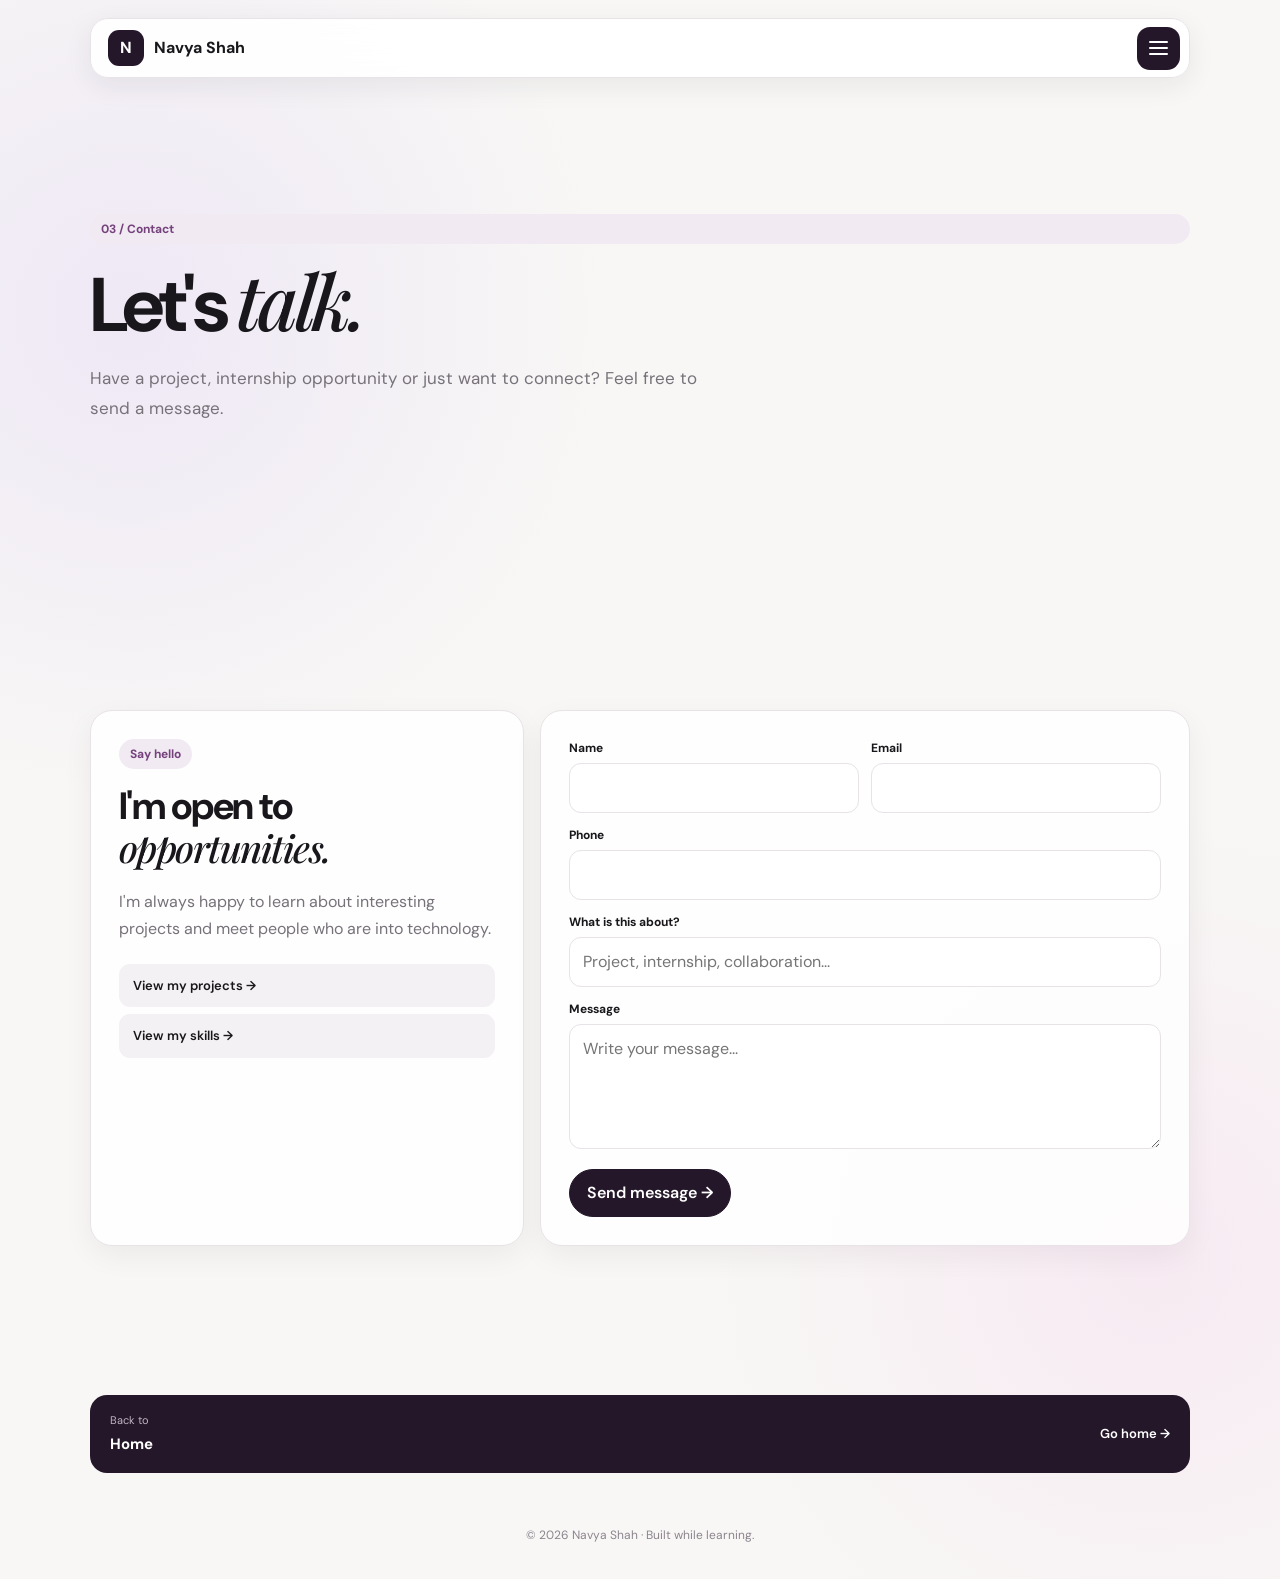
==== contact.html @ 8a016179 "Redesign portfolio website" ====
<!doctype html>
<html lang="en">

<head>
    <meta charset="UTF-8">
    <meta name="viewport" content="width=device-width,initial-scale=1.0">
    <title>Contact | Navya Shah</title>
    <link rel="stylesheet" href="style.css">
</head>

<body>
    <header class="topbar"><a class="brand" href="index.html"><span class="brand-mark">N</span><span>Navya
                Shah</span></a><button class="menu-btn" id="menuBtn" aria-label="Open navigation"><span
                class="menu-lines"></span></button></header>
    <div class="drawer-backdrop" id="backdrop"></div>
    <aside class="drawer" id="drawer">
        <div class="drawer-head"><strong>Menu</strong><button class="close-btn" id="closeBtn">×</button></div>
        <nav><a href="index.html">Home <span>→</span></a><a href="intro.html">About & Skills <span>→</span></a><a
                href="projects.html">Projects <span>→</span></a><a href="contact.html">Contact <span>→</span></a></nav>
        <div class="drawer-note">Built as a personal portfolio while learning web development.</div>
    </aside>
    <main>
        <section class="section page-hero"><span class="kicker">03 / Contact</span>
            <h1>Let's <span class="italic">talk.</span></h1>
            <p class="page-intro">Have a project, internship opportunity or just want to connect? Feel free to send a
                message.</p>
        </section>
        <section class="section">
            <div class="contact-grid">
                <div class="card contact-copy"><span class="kicker">Say hello</span>
                    <h2>I'm open to <span class="italic">opportunities.</span></h2>
                    <p>I'm always happy to learn about interesting projects and meet people who are into technology.</p>
                    <div class="contact-links"><a href="projects.html">View my projects →</a><a href="intro.html">View
                            my skills →</a></div>
                </div>
                <div class="card form-card">
                    <form action="https://formspree.io/f/mppalklg" method="POST">
                        <div class="form-row">
                            <div class="field"><label>Name</label><input name="name" required></div>
                            <div class="field"><label>Email</label><input name="email" type="email" required></div>
                        </div>
                        <div class="field"><label>Phone</label><input name="phone" type="tel"></div>
                        <div class="field"><label>What is this about?</label><input name="enquiry"
                                placeholder="Project, internship, collaboration..."></div>
                        <div class="field"><label>Message</label><textarea name="message"
                                placeholder="Write your message..."></textarea></div><button class="btn primary"
                            type="submit">Send message →</button>
                    </form>
                </div>
            </div>
        </section>
    </main>
    <div class="next">
        <div><small>Back to</small><strong>Home</strong></div><a href="index.html">Go home →</a>
    </div>
    <footer class="footer">© 2026 Navya Shah · Built while learning.</footer>
    <script>const b = document.getElementById("menuBtn"), d = document.getElementById("drawer"), x = document.getElementById("backdrop"), c = document.getElementById("closeBtn"); function m(o) { d.classList.toggle("open", o); x.classList.toggle("open", o) } b.onclick = () => m(!d.classList.contains("open")); c.onclick = () => m(false); x.onclick = () => m(false); document.querySelectorAll(".drawer a").forEach(a => a.onclick = () => m(false)); document.addEventListener("keydown", e => { if (e.key === "Escape") m(false) });</script>
</body>

</html>
---- style.css ----
@import url('https://fonts.googleapis.com/css2?family=DM+Sans:wght@400;500;600;700&family=Playfair+Display:ital,wght@500;600&display=swap');

:root {
    --bg: #f8f7f5;
    --card: #fff;
    --text: #19171b;
    --muted: #77727a;
    --border: #e7e3e7;
    --purple: #75427c;
    --dark: #241729;
    --soft: #f1eaf3;
    --max: 1100px
}

* {
    box-sizing: border-box;
    margin: 0;
    padding: 0
}

html {
    scroll-behavior: smooth
}

body {
    background: radial-gradient(circle at 10% 20%, #eee8f5, transparent 28%), radial-gradient(circle at 90% 80%, #f7eaf2, transparent 26%), var(--bg);
    color: var(--text);
    font-family: "DM Sans", Arial, sans-serif;
    line-height: 1.5
}

a {
    color: inherit;
    text-decoration: none
}

button,
input,
textarea {
    font: inherit
}

.topbar {
    position: fixed;
    z-index: 100;
    top: 18px;
    left: 50%;
    transform: translateX(-50%);
    width: min(calc(100% - 36px), var(--max));
    height: 60px;
    padding: 8px 9px 8px 17px;
    display: flex;
    align-items: center;
    justify-content: space-between;
    background: rgba(255, 255, 255, .92);
    border: 1px solid var(--border);
    border-radius: 18px;
    box-shadow: 0 8px 28px rgba(35, 25, 38, .07);
    backdrop-filter: blur(12px)
}

.brand {
    display: flex;
    align-items: center;
    gap: 10px;
    font-weight: 700
}

.brand-mark {
    width: 36px;
    height: 36px;
    border-radius: 11px;
    display: grid;
    place-items: center;
    color: #fff;
    background: var(--dark)
}

.menu-btn {
    width: 43px;
    height: 43px;
    border: 0;
    border-radius: 13px;
    background: var(--dark);
    cursor: pointer;
    display: grid;
    place-items: center
}

.menu-lines,
.menu-lines:before,
.menu-lines:after {
    width: 19px;
    height: 2px;
    background: #fff;
    border-radius: 2px;
    display: block
}

.menu-lines {
    position: relative
}

.menu-lines:before,
.menu-lines:after {
    content: "";
    position: absolute;
    left: 0
}

.menu-lines:before {
    top: -6px
}

.menu-lines:after {
    top: 6px
}

.drawer-backdrop {
    position: fixed;
    inset: 0;
    background: rgba(20, 15, 23, .22);
    opacity: 0;
    visibility: hidden;
    transition: .22s;
    z-index: 150
}

.drawer-backdrop.open {
    opacity: 1;
    visibility: visible
}

.drawer {
    position: fixed;
    z-index: 160;
    right: 18px;
    top: 18px;
    width: min(320px, calc(100% - 36px));
    padding: 24px;
    background: #fff;
    border: 1px solid var(--border);
    border-radius: 22px;
    box-shadow: 0 20px 55px rgba(25, 18, 28, .18);
    transform: translateY(-10px);
    opacity: 0;
    visibility: hidden;
    transition: .22s
}

.drawer.open {
    transform: none;
    opacity: 1;
    visibility: visible
}

.drawer-head {
    display: flex;
    justify-content: space-between;
    align-items: center;
    margin-bottom: 18px
}

.close-btn {
    border: 0;
    background: #f0edf1;
    border-radius: 10px;
    width: 36px;
    height: 36px;
    cursor: pointer;
    font-size: 21px
}

.drawer nav {
    display: grid;
    gap: 5px
}

.drawer nav a {
    padding: 13px 14px;
    border-radius: 12px;
    font-weight: 600;
    display: flex;
    justify-content: space-between
}

.drawer nav a:hover {
    background: var(--dark);
    color: #fff
}

.drawer-note {
    margin-top: 17px;
    padding-top: 16px;
    border-top: 1px solid var(--border);
    color: var(--muted);
    font-size: 12px
}

main {
    padding-top: 78px
}

.section {
    width: min(calc(100% - 36px), var(--max));
    margin: auto;
    min-height: calc(100vh - 78px);
    padding: 72px 0 85px;
    display: flex;
    flex-direction: column;
    justify-content: center
}

.hero {
    display: grid;
    grid-template-columns: 1.15fr .85fr;
    gap: 55px;
    align-items: center
}

.kicker {
    display: inline-block;
    padding: 6px 11px;
    background: var(--soft);
    color: var(--purple);
    border-radius: 999px;
    font-size: 12px;
    font-weight: 700
}

h1 {
    font-size: clamp(48px, 7vw, 76px);
    line-height: 1;
    letter-spacing: -.055em;
    margin: 18px 0 20px
}

.italic {
    font-family: "Playfair Display", serif;
    font-style: italic;
    font-weight: 500
}

.hero p,
.page-intro {
    color: var(--muted);
    max-width: 610px;
    font-size: 17px;
    line-height: 1.75
}

.actions {
    display: flex;
    gap: 10px;
    flex-wrap: wrap;
    margin-top: 27px
}

.btn {
    border: 1px solid var(--border);
    background: #fff;
    padding: 11px 17px;
    border-radius: 999px;
    font-weight: 600;
    cursor: pointer;
    display: inline-flex;
    align-items: center;
    gap: 7px;
    transition: .18s
}

.btn:hover {
    transform: translateY(-2px)
}

.btn.primary {
    background: var(--dark);
    color: #fff;
    border-color: var(--dark)
}

.profile-card {
    position: relative;
    min-height: 390px;
    overflow: hidden;
    border-radius: 30px;
    background: #ece6ef;
    border: 1px solid var(--border)
}

.profile-card img {
    width: 100%;
    height: 100%;
    min-height: 390px;
    object-fit: contain;
    object-position: center bottom
}

.profile-label {
    position: absolute;
    left: 16px;
    bottom: 16px;
    padding: 8px 12px;
    border-radius: 10px;
    background: rgba(255, 255, 255, .9);
    font-size: 12px;
    font-weight: 600
}

.section-title {
    font-size: clamp(38px, 5vw, 58px);
    line-height: 1.05;
    letter-spacing: -.045em
}

.section-head {
    margin-bottom: 27px
}

.section-head p {
    margin-top: 10px;
    color: var(--muted);
    max-width: 650px
}

.card {
    background: rgba(255, 255, 255, .88);
    border: 1px solid var(--border);
    border-radius: 22px;
    box-shadow: 0 10px 30px rgba(35, 25, 38, .055)
}

.about-grid {
    display: grid;
    grid-template-columns: .7fr 1.3fr;
    gap: 16px
}

.quote {
    min-height: 290px;
    padding: 28px;
    display: flex;
    align-items: end;
    background: var(--dark);
    color: #fff
}

.quote p {
    font-family: "Playfair Display", serif;
    font-size: 29px;
    line-height: 1.25
}

.about-card {
    padding: 28px
}

.about-card p {
    color: var(--muted);
    line-height: 1.8
}
.page-hero .eyebrow{margin-bottom:4px}
.eyebrow{
    display:inline-flex;align-items:center;gap:8px;width:max-content;
    padding:8px 13px;border:1px solid var(--line);border-radius:999px;
    background:rgba(255,255,255,.52);color:#6c6570;font-size:12px;font-weight:700;
    letter-spacing:.08em;text-transform:uppercase
}
.hero-grid{display:grid;grid-template-columns:1.2fr .8fr;gap:70px;align-items:center}

.skills {
    display: flex;
    flex-wrap: wrap;
    gap: 8px;
    margin-top: 20px
}

.skill {
    padding: 8px 11px;
    background: #f4f1f4;
    border: 1px solid #e8e2e8;
    border-radius: 999px;
    font-size: 12px;
    color: #5d5360
}
.skill-grid{display:grid;grid-template-columns:repeat(2,1fr);gap:14px;margin-top:24px}
.skill-group{padding:22px;border:1px solid var(--line);border-radius:20px;background:rgba(255,255,255,.5)}
.skill-group h3{font-size:14px;margin-bottom:14px}
.chips{display:flex;flex-wrap:wrap;gap:8px}
.chip{
    padding:8px 11px;border-radius:999px;background:#f3eff4;color:#5e5361;font-size:12px;font-weight:600
}

.projects {
    display: grid;
    grid-template-columns: repeat(3, 1fr);
    gap: 15px
}

.project {
    padding: 16px;
    min-height: 335px;
    display: flex;
    flex-direction: column;
    transition: .2s
}

.project:hover {
    transform: translateY(-4px)
}

.project-image {
    height: 145px;
    border-radius: 17px;
    display: flex;
    align-items: end;
    padding: 17px;
    background: #302238;
    color: #fff;
    margin-bottom: 18px
}

.project-image.p2 {
    background: #d9d0e1;
    color: #2b2030
}

.project-image.p3 {
    background: #e8ddd3;
    color: #2b2030
}

.project-image strong {
    font-size: 24px;
    letter-spacing: -.04em
}

.tag {
    font-size: 10px;
    font-weight: 700;
    color: var(--purple);
    letter-spacing: .1em
}

.project h3 {
    font-size: 20px;
    margin: 5px 0 7px
}

.project p {
    font-size: 13px;
    color: var(--muted);
    line-height: 1.6
}

.project .skills {
    margin-top: auto
}

.skill-grid {
    display: grid;
    grid-template-columns: 1fr 1fr;
    gap: 12px;
    margin-top: 20px
}

.skill-group {
    border: 1px solid var(--border);
    background: #faf9fa;
    border-radius: 16px;
    padding: 17px
}

.skill-group h3 {
    font-size: 14px;
    margin-bottom: 10px
}

.contact-grid {
    display: grid;
    grid-template-columns: .8fr 1.2fr;
    gap: 16px
}

.contact-copy,
.form-card {
    padding: 28px
}

.contact-copy h2 {
    font-size: 38px;
    line-height: 1.08;
    letter-spacing: -.04em;
    margin: 17px 0
}

.contact-copy p {
    color: var(--muted);
    line-height: 1.7
}

.contact-links {
    display: grid;
    gap: 7px;
    margin-top: 22px
}

.contact-links a {
    padding: 12px 14px;
    background: #f4f1f4;
    border-radius: 11px;
    font-size: 13px;
    font-weight: 600
}

.form-row {
    display: grid;
    grid-template-columns: 1fr 1fr;
    gap: 12px
}

.field {
    margin-bottom: 13px
}

label {
    display: block;
    font-size: 12px;
    font-weight: 700;
    margin-bottom: 6px
}

input,
textarea {
    width: 100%;
    padding: 12px 13px;
    border: 1px solid var(--border);
    border-radius: 12px;
    background: #fff;
    outline: none
}

input:focus,
textarea:focus {
    border-color: #9a65a0;
    box-shadow: 0 0 0 3px rgba(117, 66, 124, .08)
}

textarea {
    min-height: 125px;
    resize: vertical
}

.next {
    width: min(calc(100% - 36px), var(--max));
    margin: 0 auto 38px;
    padding: 17px 20px;
    display: flex;
    justify-content: space-between;
    align-items: center;
    border-radius: 17px;
    background: var(--dark);
    color: #fff
}

.next small {
    display: block;
    color: #bfb5c2;
    font-size: 11px;
    margin-bottom: 3px
}

.next strong {
    font-size: 15px
}

.next a {
    font-size: 13px;
    font-weight: 600
}

.footer {
    text-align: center;
    padding: 15px 20px 35px;
    color: #8b848d;
    font-size: 12px
}

.page-hero {
    min-height: 55vh;
    justify-content: center
}

@media(max-width:850px) {

    .hero,
    .about-grid,
    .contact-grid {
        grid-template-columns: 1fr
    }

    .profile-card {
        max-width: 500px
    }

    .projects {
        grid-template-columns: 1fr 1fr
    }
}

@media(max-width:600px) {
    .topbar {
        top: 10px;
        width: calc(100% - 20px)
    }

    .drawer {
        top: 10px;
        right: 10px;
        width: calc(100% - 20px)
    }

    main {
        padding-top: 70px
    }

    .section {
        width: calc(100% - 24px);
        min-height: auto;
        padding: 55px 0 70px
    }

    h1 {
        font-size: 52px
    }

    .hero p,
    .page-intro {
        font-size: 15px
    }

    .profile-card,
    .profile-card img {
        min-height: 330px
    }

    .projects,
    .skill-grid,
    .form-row {
        grid-template-columns: 1fr
    }

    .quote {
        min-height: 220px
    }

    .next {
        width: calc(100% - 24px)
    }
}
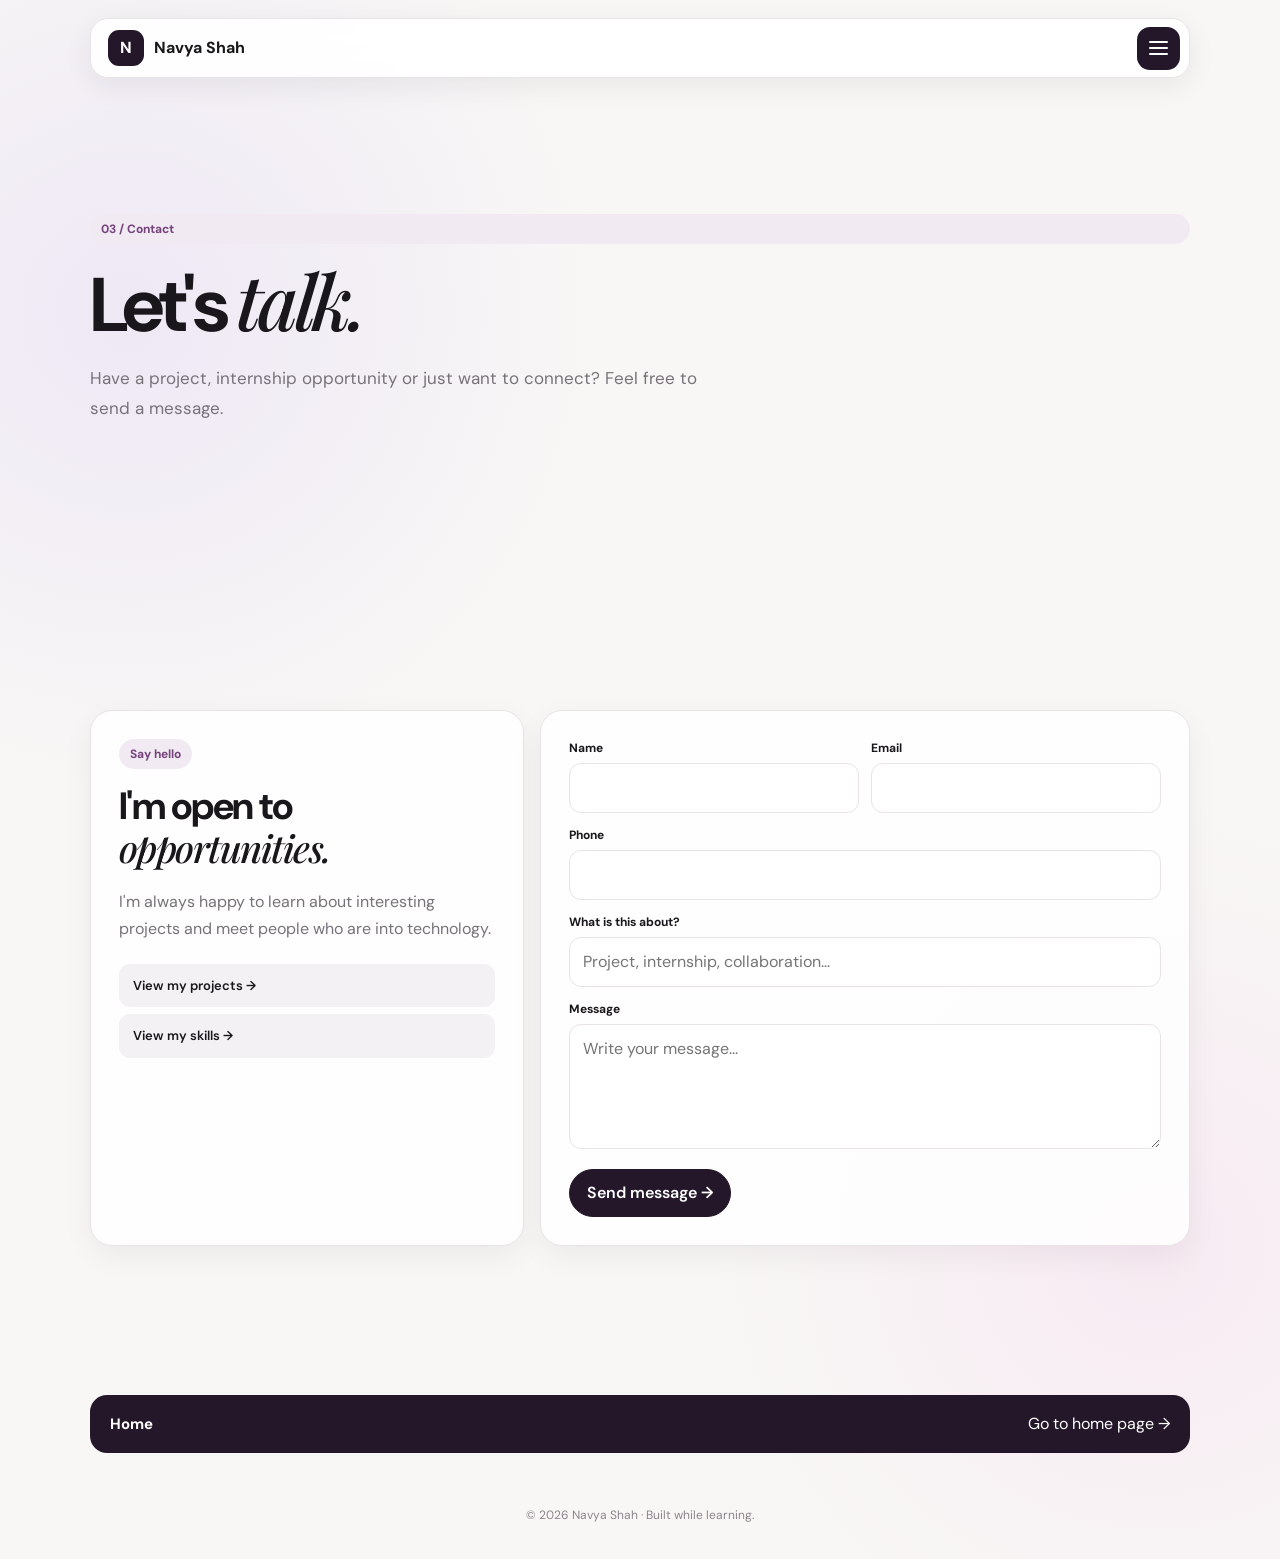
==== commit cbb7ce5a: "Changes portfolio website" ====
--- a/contact.html
+++ b/contact.html
@@ -50,9 +50,12 @@
             </div>
         </section>
     </main>
-    <div class="next">
-        <div><small>Back to</small><strong>Home</strong></div><a href="index.html">Go home →</a>
+    <a href="index.html" class="next">
+    <div>
+        <strong>Home</strong>
     </div>
+    <span>Go to home page →</span>
+</a>
     <footer class="footer">© 2026 Navya Shah · Built while learning.</footer>
     <script>const b = document.getElementById("menuBtn"), d = document.getElementById("drawer"), x = document.getElementById("backdrop"), c = document.getElementById("closeBtn"); function m(o) { d.classList.toggle("open", o); x.classList.toggle("open", o) } b.onclick = () => m(!d.classList.contains("open")); c.onclick = () => m(false); x.onclick = () => m(false); document.querySelectorAll(".drawer a").forEach(a => a.onclick = () => m(false)); document.addEventListener("keydown", e => { if (e.key === "Escape") m(false) });</script>
 </body>
--- a/style.css
+++ b/style.css
@@ -114,6 +114,13 @@
 
 .menu-lines:after {
     top: 6px
+}
+.portrait{
+    position:absolute;inset:0;display:flex;align-items:flex-end;justify-content:center;
+}
+.portrait img{
+    width:min(85%,430px);max-height:90%;object-fit:contain;filter:drop-shadow(0 25px 35px rgba(0,0,0,.22));
+    mix-blend-mode:normal
 }
 
 .drawer-backdrop {
@@ -366,8 +373,21 @@
     background:rgba(255,255,255,.52);color:#6c6570;font-size:12px;font-weight:700;
     letter-spacing:.08em;text-transform:uppercase
 }
-.hero-grid{display:grid;grid-template-columns:1.2fr .8fr;gap:70px;align-items:center}
-
+.hero-grid {
+    display: grid;
+    grid-template-columns: 1.2fr .8fr;
+    gap: 70px;
+    align-items: center;
+}
+
+.hero-card {
+    position: relative;
+    min-height: 500px;
+    overflow: hidden;
+    border-radius: 30px;
+    background: #ece6ef;
+    border: 1px solid var(--border);
+}
 .skills {
     display: flex;
     flex-wrap: wrap;
@@ -591,70 +611,96 @@
     justify-content: center
 }
 
-@media(max-width:850px) {
-
-    .hero,
+@media (max-width: 850px) {
+
+    .hero-grid,
     .about-grid,
     .contact-grid {
-        grid-template-columns: 1fr
-    }
-
-    .profile-card {
-        max-width: 500px
+        grid-template-columns: 1fr;
+    }
+
+    .hero-grid {
+        gap: 40px;
+    }
+
+    .hero-card {
+        min-height: 420px;
+        width: 100%;
+        max-width: 500px;
+        margin: 0 auto;
     }
 
     .projects {
-        grid-template-columns: 1fr 1fr
-    }
-}
-
-@media(max-width:600px) {
+        grid-template-columns: 1fr 1fr;
+    }
+}
+@media (max-width: 600px) {
+
     .topbar {
         top: 10px;
-        width: calc(100% - 20px)
+        width: calc(100% - 20px);
     }
 
     .drawer {
         top: 10px;
         right: 10px;
-        width: calc(100% - 20px)
+        width: calc(100% - 20px);
     }
 
     main {
-        padding-top: 70px
+        padding-top: 70px;
     }
 
     .section {
         width: calc(100% - 24px);
         min-height: auto;
-        padding: 55px 0 70px
+        padding: 55px 0 70px;
+    }
+
+    .hero-grid {
+        grid-template-columns: 1fr;
+        gap: 35px;
     }
 
     h1 {
-        font-size: 52px
+        font-size: clamp(42px, 12vw, 52px);
+        word-break: normal;
     }
 
     .hero p,
     .page-intro {
-        font-size: 15px
-    }
-
-    .profile-card,
-    .profile-card img {
-        min-height: 330px
+        font-size: 15px;
+    }
+
+    .hero-card {
+        min-height: 350px;
+        width: 100%;
+    }
+
+    .portrait img {
+        width: min(90%, 360px);
+        max-height: 92%;
     }
 
     .projects,
     .skill-grid,
     .form-row {
-        grid-template-columns: 1fr
+        grid-template-columns: 1fr;
     }
 
     .quote {
-        min-height: 220px
+        min-height: 220px;
     }
 
     .next {
-        width: calc(100% - 24px)
+        width: calc(100% - 24px);
+    }
+
+    .actions {
+        gap: 8px;
+    }
+
+    .btn {
+        padding: 10px 15px;
     }
 }
